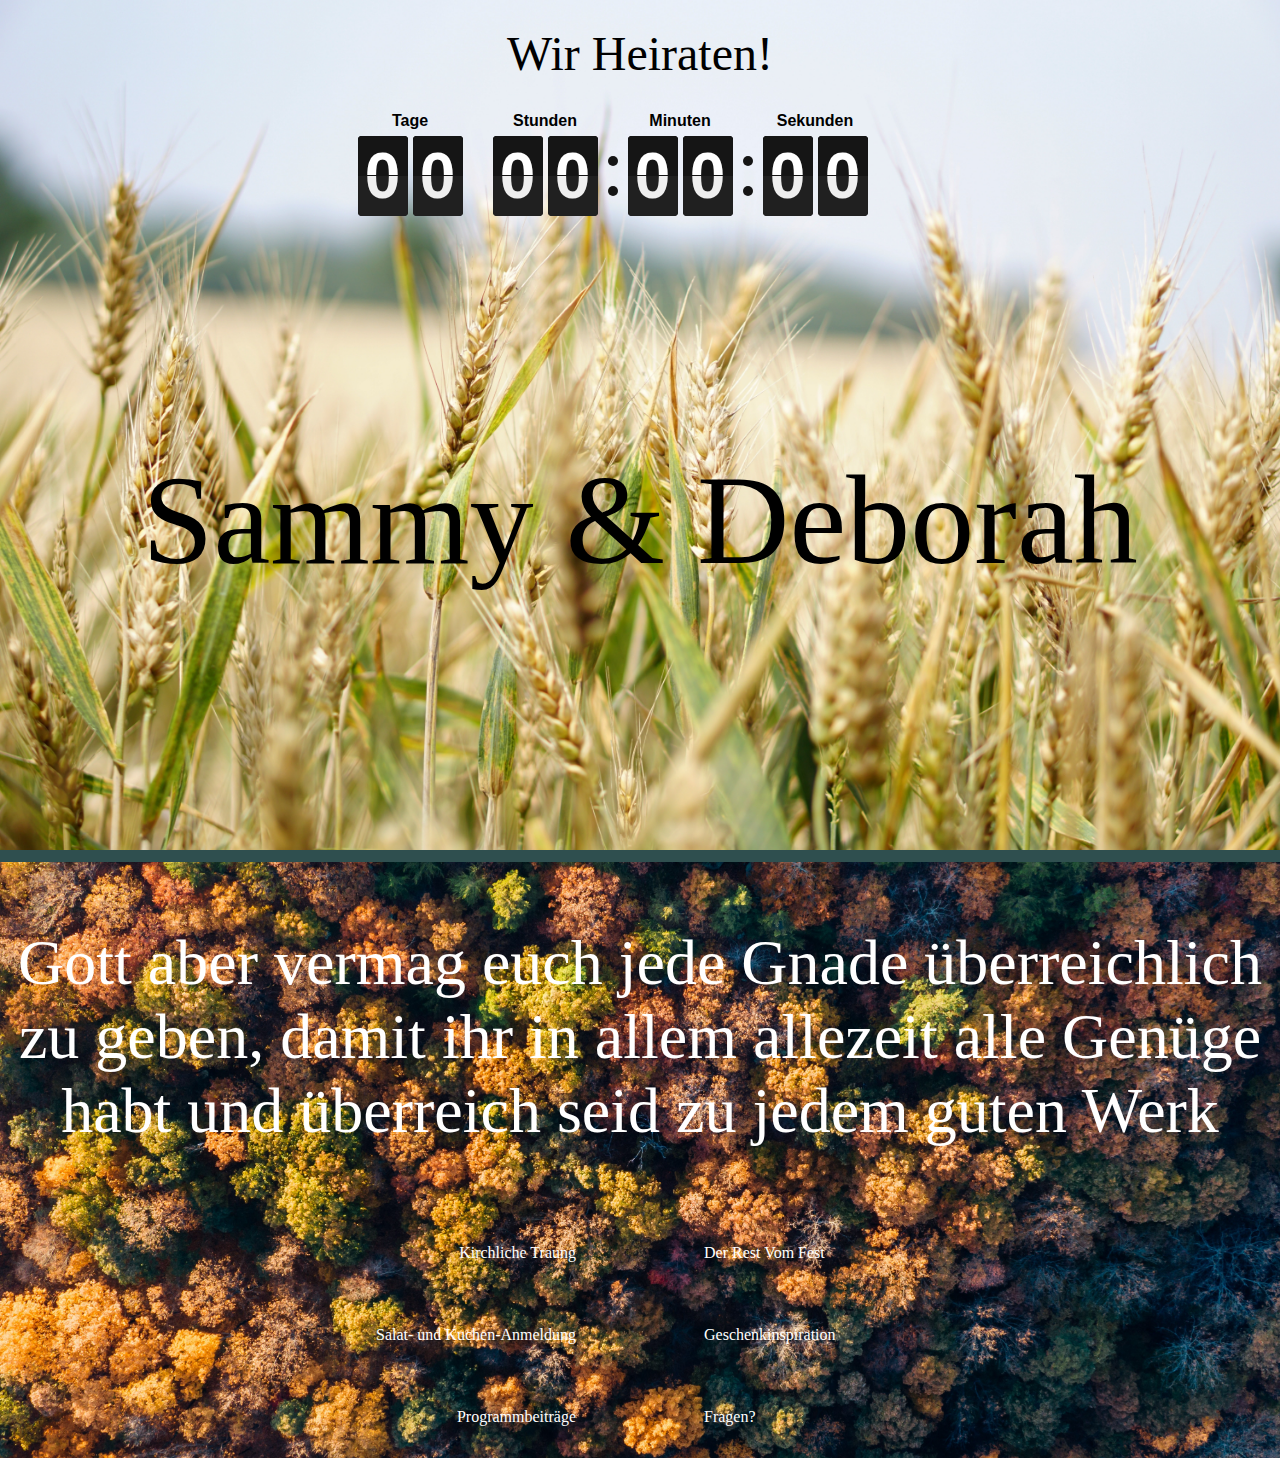
==== index.html @ c9cc6cd3 "Initial Commit" ====
<!DOCTYPE html>

<html>

<head>
    <link rel="stylesheet" href="/flipdown/flipdown.css"/>
    <link rel="stylesheet" href="/css/index.css"/>
    <link rel="icon" type="image/x-icon" href="/images/favicon.png">
    <script src="flipdown/flipdown.js"></script>
    
</head>


<body>
    <section id="eins">
        <p1>Wir Heiraten!</p1>
        <div id="flipdown" class="flipdown"></div>
        <p2>Sammy & Deborah</p2>
        <script src="js/index.js"></script>
    </section>
    <section id="zwo">
        <p3>Gott aber vermag euch jede Gnade überreichlich zu geben, damit ihr in allem allezeit alle Genüge habt und überreich seid zu jedem guten Werk</p3>
        <div id="programm" class="programm">
            <div id="left">
                <div class="punkt pos1 kirche">Kirchliche Traung</div>
                <div class="punkt pos1 kuchen">Salat- und Kuchen-Anmeldung</div>
                <div class="punkt pos1 mensch">Programmbeiträge</div>
            </div>
            
            <div id="right">
                <div class="punkt pos1 party">Der Rest Vom Fest</div>
                <div class="punkt pos1 geschenk">Geschenkinspiration</div>
                <div class="punkt pos1 brief">Fragen?</div>
            </div>
        </div>
    </section>
</body>

</html>
---- flipdown/flipdown.css ----
/* THEMES */

/********** Theme: dark **********/
/* Font styles */
.flipdown.flipdown__theme-dark {
  font-family: sans-serif;
  font-weight: bold;
}
/* Rotor group headings */
.flipdown.flipdown__theme-dark .rotor-group-heading:before {
  color: #000000;
}
/* Delimeters */
.flipdown.flipdown__theme-dark .rotor-group:nth-child(n+2):nth-child(-n+3):before,
.flipdown.flipdown__theme-dark .rotor-group:nth-child(n+2):nth-child(-n+3):after {
  background-color: #151515;
}
/* Rotor tops */
.flipdown.flipdown__theme-dark .rotor,
.flipdown.flipdown__theme-dark .rotor-top,
.flipdown.flipdown__theme-dark .rotor-leaf-front {
  color: #FFFFFF;
  background-color: #151515;
}
/* Rotor bottoms */
.flipdown.flipdown__theme-dark .rotor-bottom,
.flipdown.flipdown__theme-dark .rotor-leaf-rear {
  color: #EFEFEF;
  background-color: #202020;
}
/* Hinge */
.flipdown.flipdown__theme-dark .rotor:after {
  border-top: solid 1px #151515;
}

/********** Theme: light **********/
/* Font styles */
.flipdown.flipdown__theme-light {
  font-family: sans-serif;
  font-weight: bold;
}
/* Rotor group headings */
.flipdown.flipdown__theme-light .rotor-group-heading:before {
  color: #EEEEEE;
}
/* Delimeters */
.flipdown.flipdown__theme-light .rotor-group:nth-child(n+2):nth-child(-n+3):before,
.flipdown.flipdown__theme-light .rotor-group:nth-child(n+2):nth-child(-n+3):after {
  background-color: #DDDDDD;
}
/* Rotor tops */
.flipdown.flipdown__theme-light .rotor,
.flipdown.flipdown__theme-light .rotor-top,
.flipdown.flipdown__theme-light .rotor-leaf-front {
  color: #222222;
  background-color: #DDDDDD;
}
/* Rotor bottoms */
.flipdown.flipdown__theme-light .rotor-bottom,
.flipdown.flipdown__theme-light .rotor-leaf-rear {
  color: #333333;
  background-color: #EEEEEE;
}
/* Hinge */
.flipdown.flipdown__theme-light .rotor:after {
  border-top: solid 1px #222222;
}

/* END OF THEMES */

.flipdown {
  overflow: visible;
  width: 565px;
  height: 110px;
}

.flipdown .rotor-group {
  position: relative;
  float: left;
  padding-right: 30px;
}

.flipdown .rotor-group:last-child {
  padding-right: 0;
}

.flipdown .rotor-group-heading:before {
  display: block;
  height: 30px;
  line-height: 30px;
  text-align: center;
}

.flipdown .rotor-group:nth-child(1) .rotor-group-heading:before {
  content: attr(data-before);
}

.flipdown .rotor-group:nth-child(2) .rotor-group-heading:before {
  content: attr(data-before);
}

.flipdown .rotor-group:nth-child(3) .rotor-group-heading:before {
  content: attr(data-before);
}

.flipdown .rotor-group:nth-child(4) .rotor-group-heading:before {
  content: attr(data-before);
}

.flipdown .rotor-group:nth-child(n+2):nth-child(-n+3):before {
  content: '';
  position: absolute;
  bottom: 20px;
  left: 115px;
  width: 10px;
  height: 10px;
  border-radius: 50%;
}

.flipdown .rotor-group:nth-child(n+2):nth-child(-n+3):after {
  content: '';
  position: absolute;
  bottom: 50px;
  left: 115px;
  width: 10px;
  height: 10px;
  border-radius: 50%;
}

.flipdown .rotor {
  position: relative;
  float: left;
  width: 50px;
  height: 80px;
  margin: 0px 5px 0px 0px;
  border-radius: 4px;
  font-size: 4rem;
  text-align: center;
  perspective: 200px;
}

.flipdown .rotor:last-child {
  margin-right: 0;
}

.flipdown .rotor-top,
.flipdown .rotor-bottom {
  overflow: hidden;
  position: absolute;
  width: 50px;
  height: 40px;
}

.flipdown .rotor-leaf {
  z-index: 1;
  position: absolute;
  width: 50px;
  height: 80px;
  transform-style: preserve-3d;
  transition: transform 0s;
}

.flipdown .rotor-leaf.flipped {
  transform: rotateX(-180deg);
  transition: all 0.5s ease-in-out;
}

.flipdown .rotor-leaf-front,
.flipdown .rotor-leaf-rear {
  overflow: hidden;
  position: absolute;
  width: 50px;
  height: 40px;
  margin: 0;
  transform: rotateX(0deg);
  backface-visibility: hidden;
  -webkit-backface-visibility: hidden;
}

.flipdown .rotor-leaf-front {
  line-height: 80px;
  border-radius: 4px 4px 0px 0px;
}

.flipdown .rotor-leaf-rear {
  line-height: 0px;
  border-radius: 0px 0px 4px 4px;
  transform: rotateX(-180deg);
}

.flipdown .rotor-top {
  line-height: 80px;
  border-radius: 4px 4px 0px 0px;
}

.flipdown .rotor-bottom {
  bottom: 0;
  line-height: 0px;
  border-radius: 0px 0px 4px 4px;
}

.flipdown .rotor:after {
  content: '';
  z-index: 2;
  position: absolute;
  bottom: 0px;
  left: 0px;
  width: 50px;
  height: 40px;
  border-radius: 0px 0px 4px 4px;
}

@media (max-width: 550px) {

  .flipdown {
    width: 312px;
    height: 70px;
  }

  .flipdown .rotor {
    font-size: 2.2rem;
    margin-right: 3px;
  }

  .flipdown .rotor,
  .flipdown .rotor-leaf,
  .flipdown .rotor-leaf-front,
  .flipdown .rotor-leaf-rear,
  .flipdown .rotor-top,
  .flipdown .rotor-bottom,
  .flipdown .rotor:after {
    width: 30px;
  }

  .flipdown .rotor-group {
    padding-right: 20px;
  }

  .flipdown .rotor-group:last-child {
    padding-right: 0px;
  }

  .flipdown .rotor-group-heading:before {
    font-size: 0.8rem;
    height: 20px;
    line-height: 20px;
  }

  .flipdown .rotor-group:nth-child(n+2):nth-child(-n+3):before,
  .flipdown .rotor-group:nth-child(n+2):nth-child(-n+3):after {
    left: 69px;
  }

  .flipdown .rotor-group:nth-child(n+2):nth-child(-n+3):before {
    bottom: 13px;
    height: 8px;
    width: 8px;
  }

  .flipdown .rotor-group:nth-child(n+2):nth-child(-n+3):after {
    bottom: 29px;
    height: 8px;
    width: 8px;
  }

  .flipdown .rotor-leaf-front,
  .flipdown .rotor-top {
    line-height: 50px;
  }

  .flipdown .rotor-leaf,
  .flipdown .rotor {
    height: 50px;
  }

  .flipdown .rotor-leaf-front,
  .flipdown .rotor-leaf-rear,
  .flipdown .rotor-top,
  .flipdown .rotor-bottom,
  .flipdown .rotor:after {
    height: 25px;
  }
}
---- css/index.css ----
.flipdown {
    position: relative;
    margin: auto;
}

p1 {
    display: block;
    text-align: center;
    width: 100%;
    font-size: 300%;
    margin: auto;
    padding-top: 2%;
    padding-bottom: 2%;
}

p2 {
    display: block;
    text-align: center;
    width: 100%;
    font-size: 800%;
    margin: auto;
    padding-top: 18%;
    padding-bottom: 20%;
}

p3 {
    display: block;
    text-align: center;
    width: 100%;
    font-size: 400%;
    margin: auto;
    padding-top: 5%;
    padding-bottom: 5%;
}



#eins{
    background-image: url(images/weizn.jpg);
    background-size:cover;
    margin-bottom: 1%;
    
}

#zwo{
    background-image: url(images/wald.jpg);
    color: white;
    background-size:cover;
    margin-top: 1%;
}

body{
    margin: 0;
    background-color: darkslategray;
    
}

.programm {
    display: flex;
    height: auto;
    width: 100%;
}

#left {
    float: left;
    width: 50%;
}

#left .pos1 {
    float: right;
    text-align: right;
}


#right{
    float: right;
    width: 50%;
}

#right .pos1{
    float: left;
    text-align: left;
}

.pos1 {
    display: block;
    width: 80%;
    padding: 5% 10%;
}

.kirche::after{content: url();}
.kuchen::after{content: url();}
.mensch::after{content:url();}
.party::after{content: url();}
.geschenk::after{content: url();}
.brief::after{content: url();}
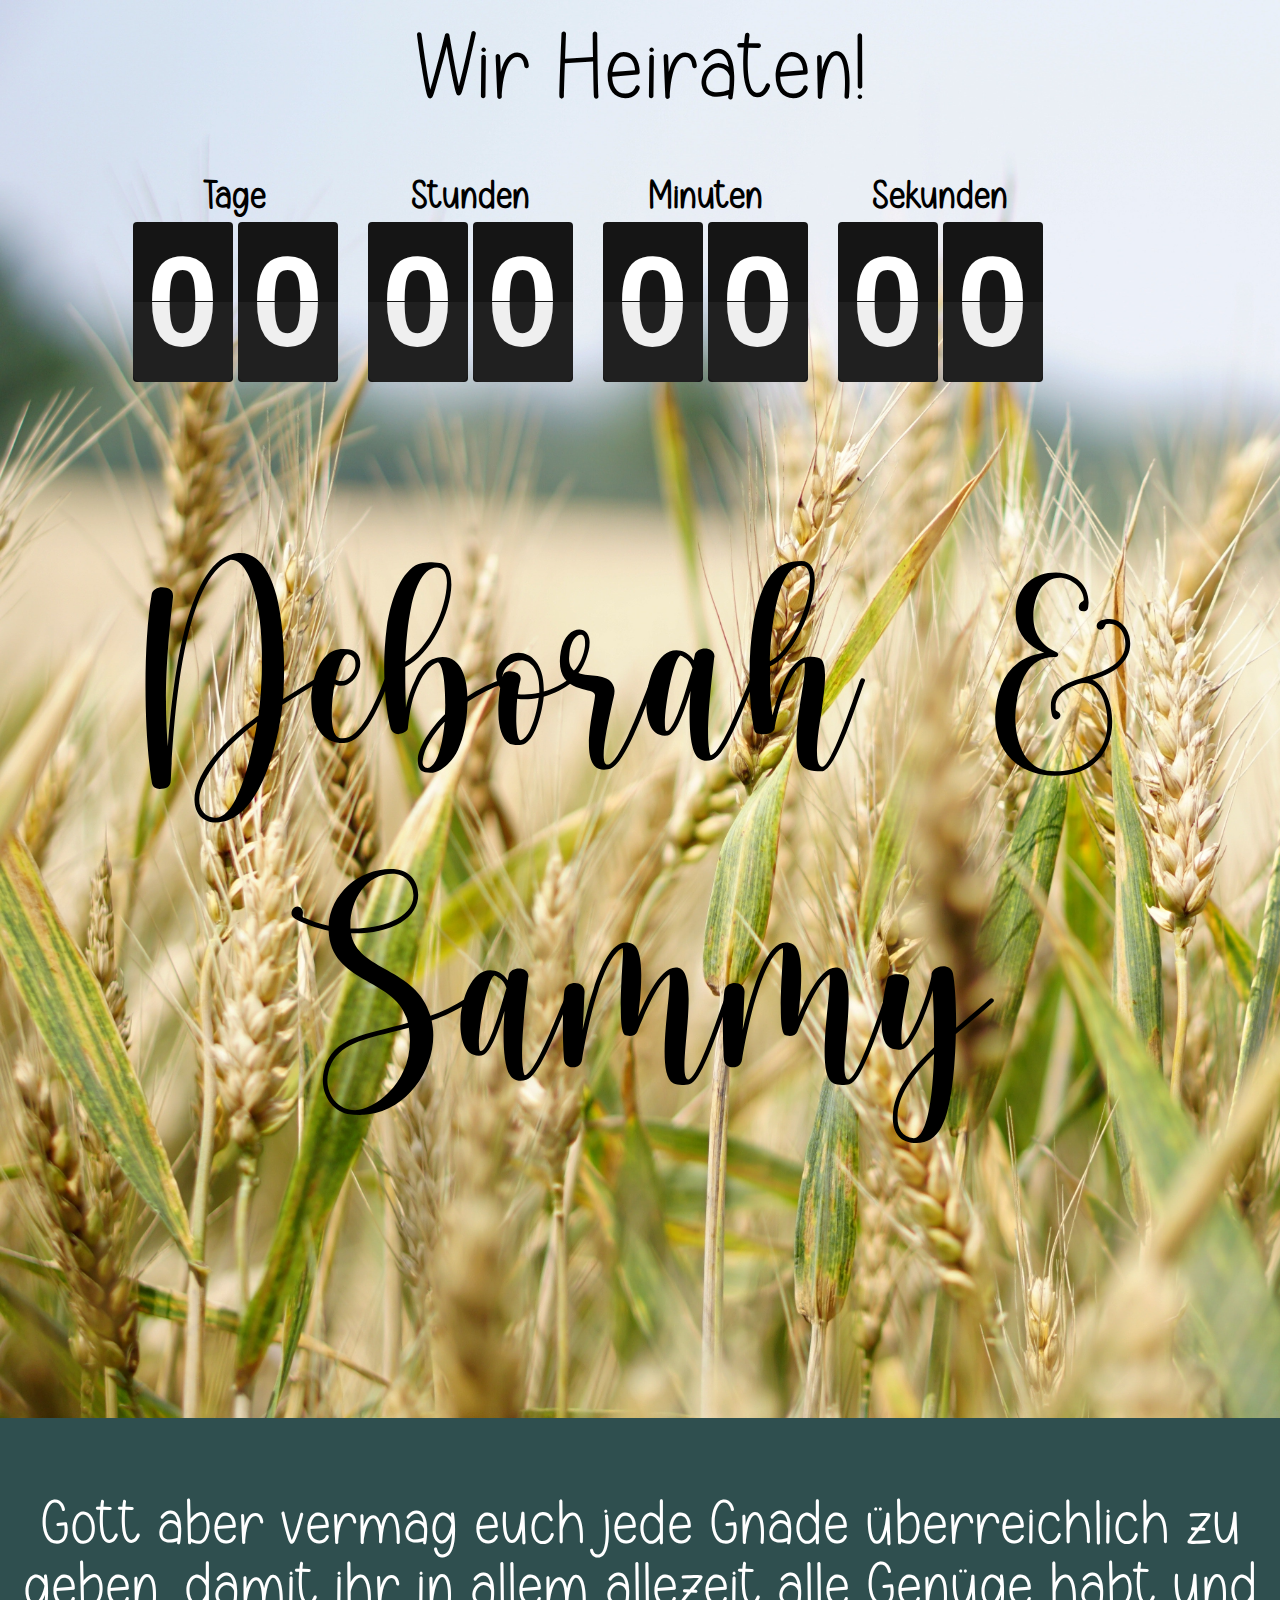
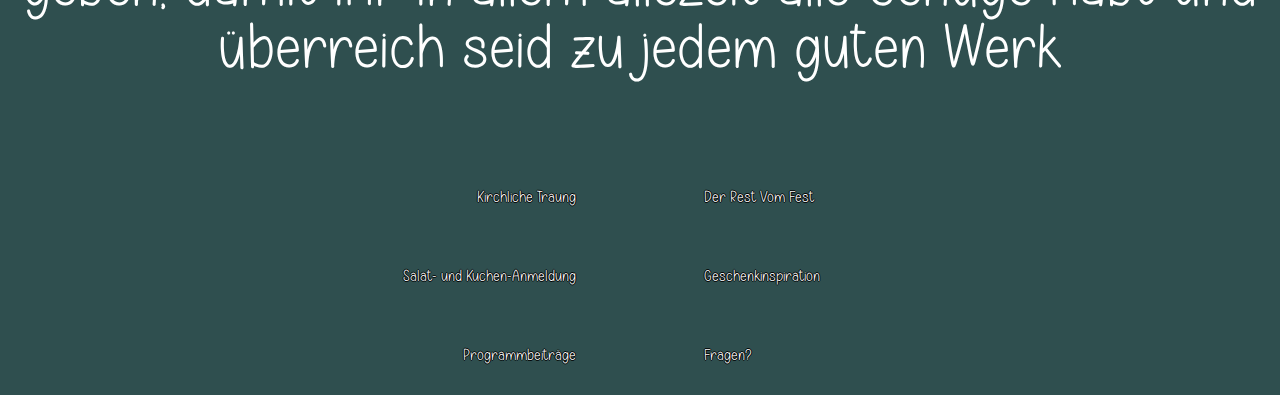
==== commit ee103fe2: "Initial Commit" ====
--- a/index.html
+++ b/index.html
@@ -15,11 +15,11 @@
     <section id="eins">
         <p1>Wir Heiraten!</p1>
         <div id="flipdown" class="flipdown"></div>
-        <p2>Sammy & Deborah</p2>
+        <p2>Deborah & Sammy</p2>
         <script src="js/index.js"></script>
     </section>
+    <p3 style="color:white">Gott aber vermag euch jede Gnade überreichlich zu geben, damit ihr in allem allezeit alle Genüge habt und überreich seid zu jedem guten Werk</p3>
     <section id="zwo">
-        <p3>Gott aber vermag euch jede Gnade überreichlich zu geben, damit ihr in allem allezeit alle Genüge habt und überreich seid zu jedem guten Werk</p3>
         <div id="programm" class="programm">
             <div id="left">
                 <div class="punkt pos1 kirche">Kirchliche Traung</div>
--- a/flipdown/flipdown.css
+++ b/flipdown/flipdown.css
@@ -2,9 +2,16 @@
 
 /********** Theme: dark **********/
 /* Font styles */
+
+@font-face {
+  font-family: SimpleHandmade;
+  src: url(../css/font/SimpleHandmade.otf);
+}
+
 .flipdown.flipdown__theme-dark {
   font-family: sans-serif;
   font-weight: bold;
+  font-size: 250%;
 }
 /* Rotor group headings */
 .flipdown.flipdown__theme-dark .rotor-group-heading:before {
@@ -70,7 +77,7 @@
 
 .flipdown {
   overflow: visible;
-  width: 565px;
+  width: 1015px;
   height: 110px;
 }
 
@@ -92,22 +99,30 @@
 }
 
 .flipdown .rotor-group:nth-child(1) .rotor-group-heading:before {
-  content: attr(data-before);
+  font-family: SimpleHandmade;
+  content: attr(data-before);
+  padding-bottom: 10px;
 }
 
 .flipdown .rotor-group:nth-child(2) .rotor-group-heading:before {
-  content: attr(data-before);
+  font-family: SimpleHandmade;
+  content: attr(data-before);
+  padding-bottom: 10px;
 }
 
 .flipdown .rotor-group:nth-child(3) .rotor-group-heading:before {
-  content: attr(data-before);
+  font-family: SimpleHandmade;
+  content: attr(data-before);
+  padding-bottom: 10px;
 }
 
 .flipdown .rotor-group:nth-child(4) .rotor-group-heading:before {
-  content: attr(data-before);
-}
-
-.flipdown .rotor-group:nth-child(n+2):nth-child(-n+3):before {
+  font-family: SimpleHandmade;
+  content: attr(data-before);
+  padding-bottom: 10px;
+}
+
+/*.flipdown .rotor-group:nth-child(n+2):nth-child(-n+3):before {
   content: '';
   position: absolute;
   bottom: 20px;
@@ -115,9 +130,9 @@
   width: 10px;
   height: 10px;
   border-radius: 50%;
-}
-
-.flipdown .rotor-group:nth-child(n+2):nth-child(-n+3):after {
+}*/
+
+/*.flipdown .rotor-group:nth-child(n+2):nth-child(-n+3):after {
   content: '';
   position: absolute;
   bottom: 50px;
@@ -125,18 +140,18 @@
   width: 10px;
   height: 10px;
   border-radius: 50%;
-}
+}*/
 
 .flipdown .rotor {
   position: relative;
   float: left;
-  width: 50px;
-  height: 80px;
+  width: 100px;
+  height: 160px;
   margin: 0px 5px 0px 0px;
   border-radius: 4px;
-  font-size: 4rem;
+  font-size: 8rem;
   text-align: center;
-  perspective: 200px;
+  perspective: 400px;
 }
 
 .flipdown .rotor:last-child {
@@ -147,15 +162,15 @@
 .flipdown .rotor-bottom {
   overflow: hidden;
   position: absolute;
-  width: 50px;
-  height: 40px;
+  width: 100px;
+  height: 80px;
 }
 
 .flipdown .rotor-leaf {
   z-index: 1;
   position: absolute;
-  width: 50px;
-  height: 80px;
+  width: 100px;
+  height: 160px;
   transform-style: preserve-3d;
   transition: transform 0s;
 }
@@ -169,8 +184,8 @@
 .flipdown .rotor-leaf-rear {
   overflow: hidden;
   position: absolute;
-  width: 50px;
-  height: 40px;
+  width: 100px;
+  height: 80px;
   margin: 0;
   transform: rotateX(0deg);
   backface-visibility: hidden;
@@ -178,8 +193,8 @@
 }
 
 .flipdown .rotor-leaf-front {
-  line-height: 80px;
-  border-radius: 4px 4px 0px 0px;
+  line-height: 160px;
+  border-radius: 8px 8px 0px 0px;
 }
 
 .flipdown .rotor-leaf-rear {
@@ -189,14 +204,14 @@
 }
 
 .flipdown .rotor-top {
-  line-height: 80px;
-  border-radius: 4px 4px 0px 0px;
+  line-height: 160px;
+  border-radius: 8px 8px 0px 0px;
 }
 
 .flipdown .rotor-bottom {
   bottom: 0;
   line-height: 0px;
-  border-radius: 0px 0px 4px 4px;
+  border-radius: 0px 0px 8px 8px;
 }
 
 .flipdown .rotor:after {
@@ -205,12 +220,12 @@
   position: absolute;
   bottom: 0px;
   left: 0px;
-  width: 50px;
-  height: 40px;
-  border-radius: 0px 0px 4px 4px;
-}
-
-@media (max-width: 550px) {
+  width: 100px;
+  height: 80px;
+  border-radius: 0px 0px 8px 8px;
+}
+
+@media (max-width: 1000px) {
 
   .flipdown {
     width: 312px;
@@ -241,7 +256,7 @@
   }
 
   .flipdown .rotor-group-heading:before {
-    font-size: 0.8rem;
+    font-size: 0rem;
     height: 20px;
     line-height: 20px;
   }
--- a/css/index.css
+++ b/css/index.css
@@ -1,23 +1,38 @@
+@font-face {
+    font-family: stadart;
+    src: url("font/hello honey.otf");
+  }
+
+@font-face {
+    font-family: SimpleHandmade;
+    src: url(font/SimpleHandmade.otf);
+}
+
 .flipdown {
     position: relative;
     margin: auto;
+}
+
+html {
+    font-family: SimpleHandmade;
 }
 
 p1 {
     display: block;
     text-align: center;
     width: 100%;
-    font-size: 300%;
+    font-size: 600%;
     margin: auto;
     padding-top: 2%;
-    padding-bottom: 2%;
+    padding-bottom: 5%;
 }
 
 p2 {
     display: block;
+    font-family: stadart;
     text-align: center;
     width: 100%;
-    font-size: 800%;
+    font-size: 2000%;
     margin: auto;
     padding-top: 18%;
     padding-bottom: 20%;
@@ -43,8 +58,9 @@
 }
 
 #zwo{
-    background-image: url(images/wald.jpg);
+    background-image: url(images/blatt.jpg);
     color: white;
+    text-shadow: -1px 0 black, 0 1px black, 1px 0 black, 0 -1px black;
     background-size:cover;
     margin-top: 1%;
 }
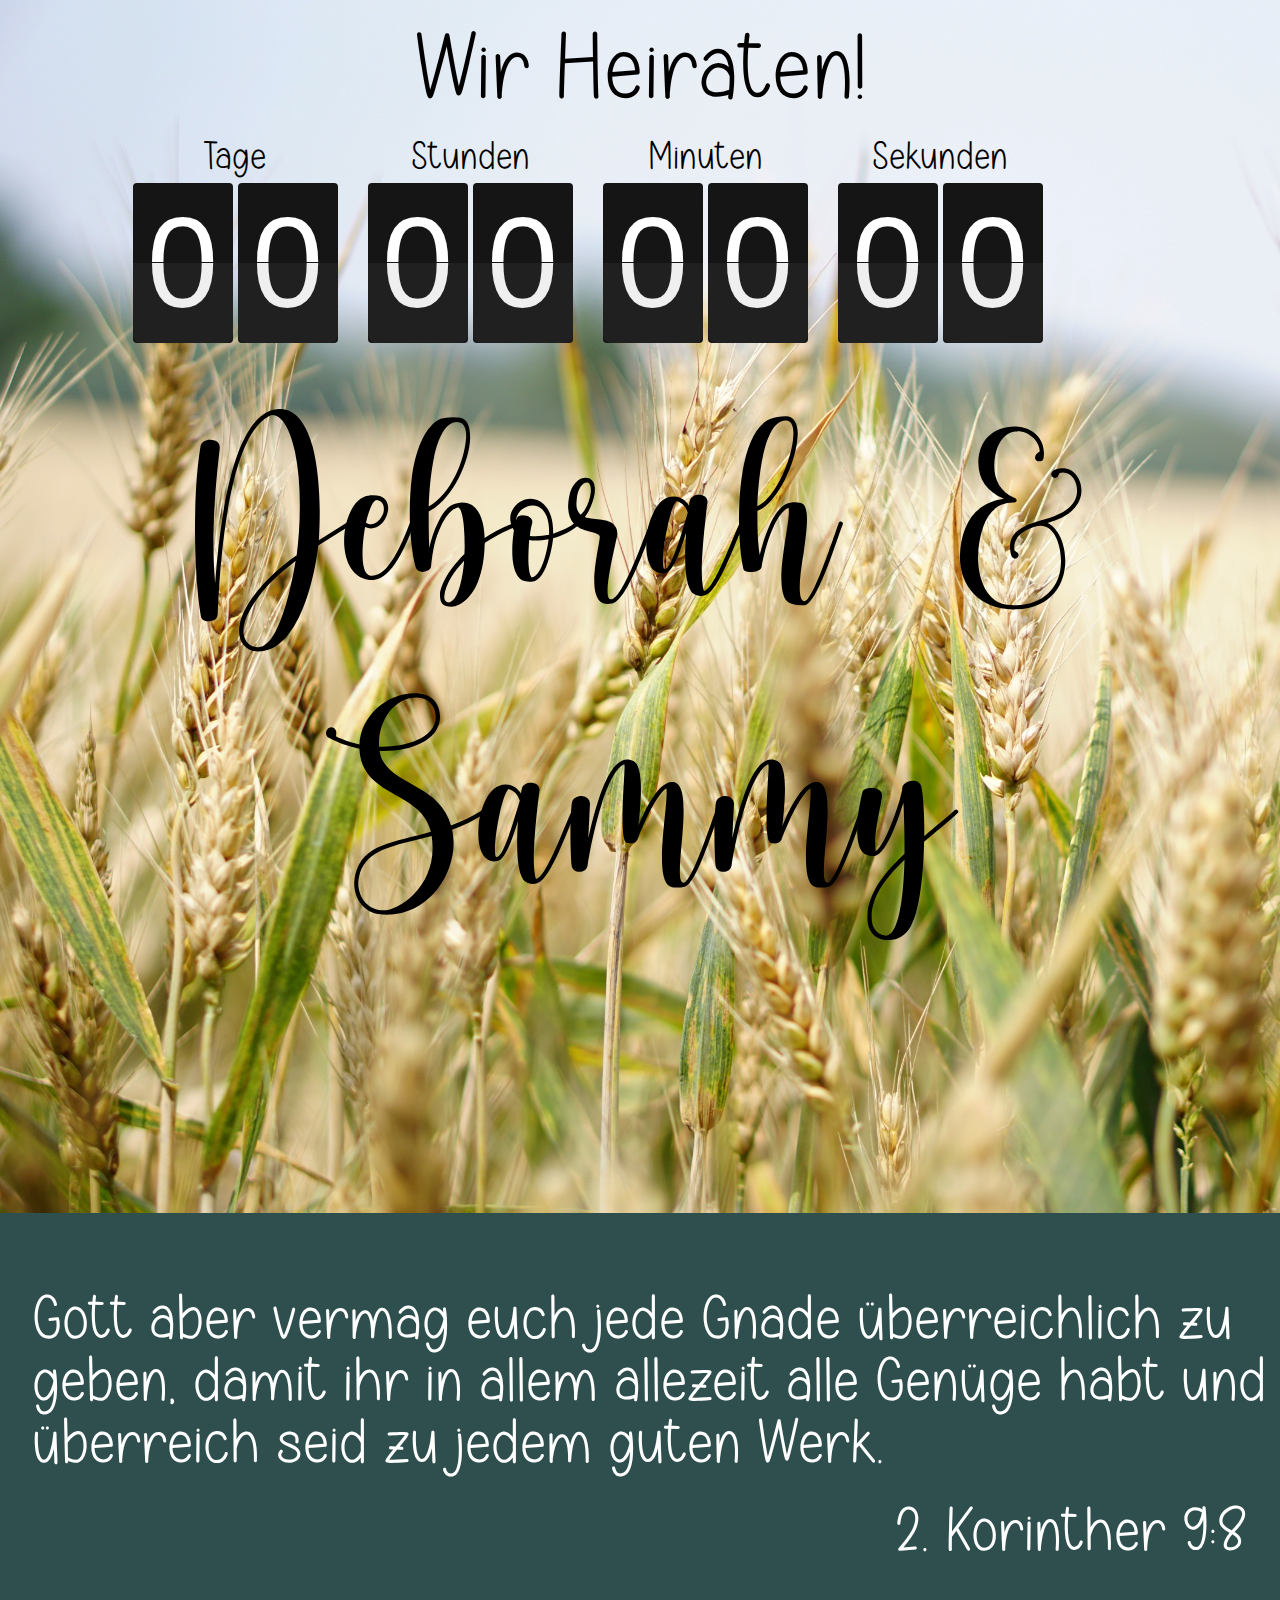
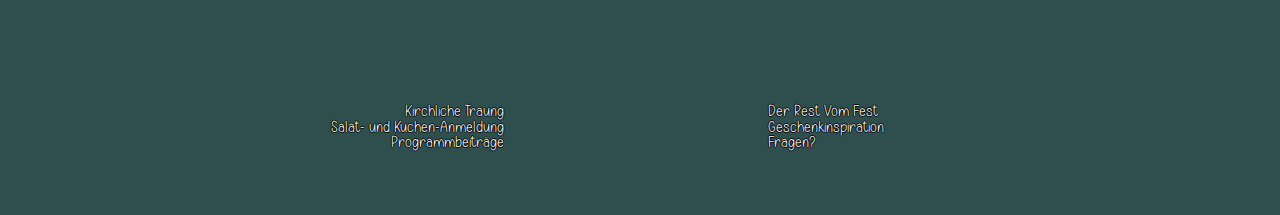
==== commit c8d554f2: "Initial Commit" ====
--- a/index.html
+++ b/index.html
@@ -18,7 +18,8 @@
         <p2>Deborah & Sammy</p2>
         <script src="js/index.js"></script>
     </section>
-    <p3 style="color:white">Gott aber vermag euch jede Gnade überreichlich zu geben, damit ihr in allem allezeit alle Genüge habt und überreich seid zu jedem guten Werk</p3>
+    <p3>Gott aber vermag euch jede Gnade überreichlich zu geben, damit ihr in allem allezeit alle Genüge habt und überreich seid zu jedem guten Werk.</p3>
+    <p4>2. Korinther 9:8</p4>
     <section id="zwo">
         <div id="programm" class="programm">
             <div id="left">
--- a/flipdown/flipdown.css
+++ b/flipdown/flipdown.css
@@ -10,7 +10,7 @@
 
 .flipdown.flipdown__theme-dark {
   font-family: sans-serif;
-  font-weight: bold;
+  font-weight:normal;
   font-size: 250%;
 }
 /* Rotor group headings */
--- a/css/index.css
+++ b/css/index.css
@@ -24,7 +24,7 @@
     font-size: 600%;
     margin: auto;
     padding-top: 2%;
-    padding-bottom: 5%;
+    padding-bottom: 2%;
 }
 
 p2 {
@@ -32,20 +32,34 @@
     font-family: stadart;
     text-align: center;
     width: 100%;
-    font-size: 2000%;
+    font-size: 1800%;
     margin: auto;
-    padding-top: 18%;
+    padding-top: 10%;
     padding-bottom: 20%;
 }
 
 p3 {
+    color: white;
     display: block;
-    text-align: center;
-    width: 100%;
+    text-align: left;
+    width: 97.5%;
     font-size: 400%;
     margin: auto;
     padding-top: 5%;
+    padding-bottom: 2%;
+    margin-left: 2.5%;
+}
+
+p4 {
+    color: white;
+    display: block;
+    text-align: right;
+    width: 97.5%;
+    font-size: 400%;
+    margin: auto;
+    padding-top: 0%;
     padding-bottom: 5%;
+    margin-right: 2.5%;
 }
 
 
@@ -80,33 +94,34 @@
 #left {
     float: left;
     width: 50%;
-}
-
-#left .pos1 {
-    float: right;
     text-align: right;
-}
-
-
-#right{
-    float: right;
-    width: 50%;
-}
-
-#right .pos1{
-    float: left;
-    text-align: left;
-}
-
-.pos1 {
     display: block;
     width: 80%;
     padding: 5% 10%;
 }
 
-.kirche::after{content: url();}
-.kuchen::after{content: url();}
-.mensch::after{content:url();}
-.party::after{content: url();}
-.geschenk::after{content: url();}
-.brief::after{content: url();}+#right {
+    float: right;
+    width: 50%;
+    text-align: left;
+    display: block;
+    width: 80%;
+    padding: 5% 10%;
+}
+
+#left:hover {
+    width: calc(100/6);
+}
+
+#right:hover {
+    background-color: aqua;
+}
+
+
+
+.kirche::after{content: url();vertical-align:middle;margin-left:2%;display:inline-block;}
+.kuchen::after{content: url();vertical-align:middle;margin-left:2%;display:inline-block;}
+.mensch::after{content:url();vertical-align:middle;margin-left:2%;display:inline-block;}
+.party::after{content: url();vertical-align:middle;margin-right:2%;display:inline-block;}
+.geschenk::after{content: url();vertical-align:middle;margin-right:2%;display:inline-block;}
+.brief::after{content: url();vertical-align:middle;margin-right:2%;display:inline-block;}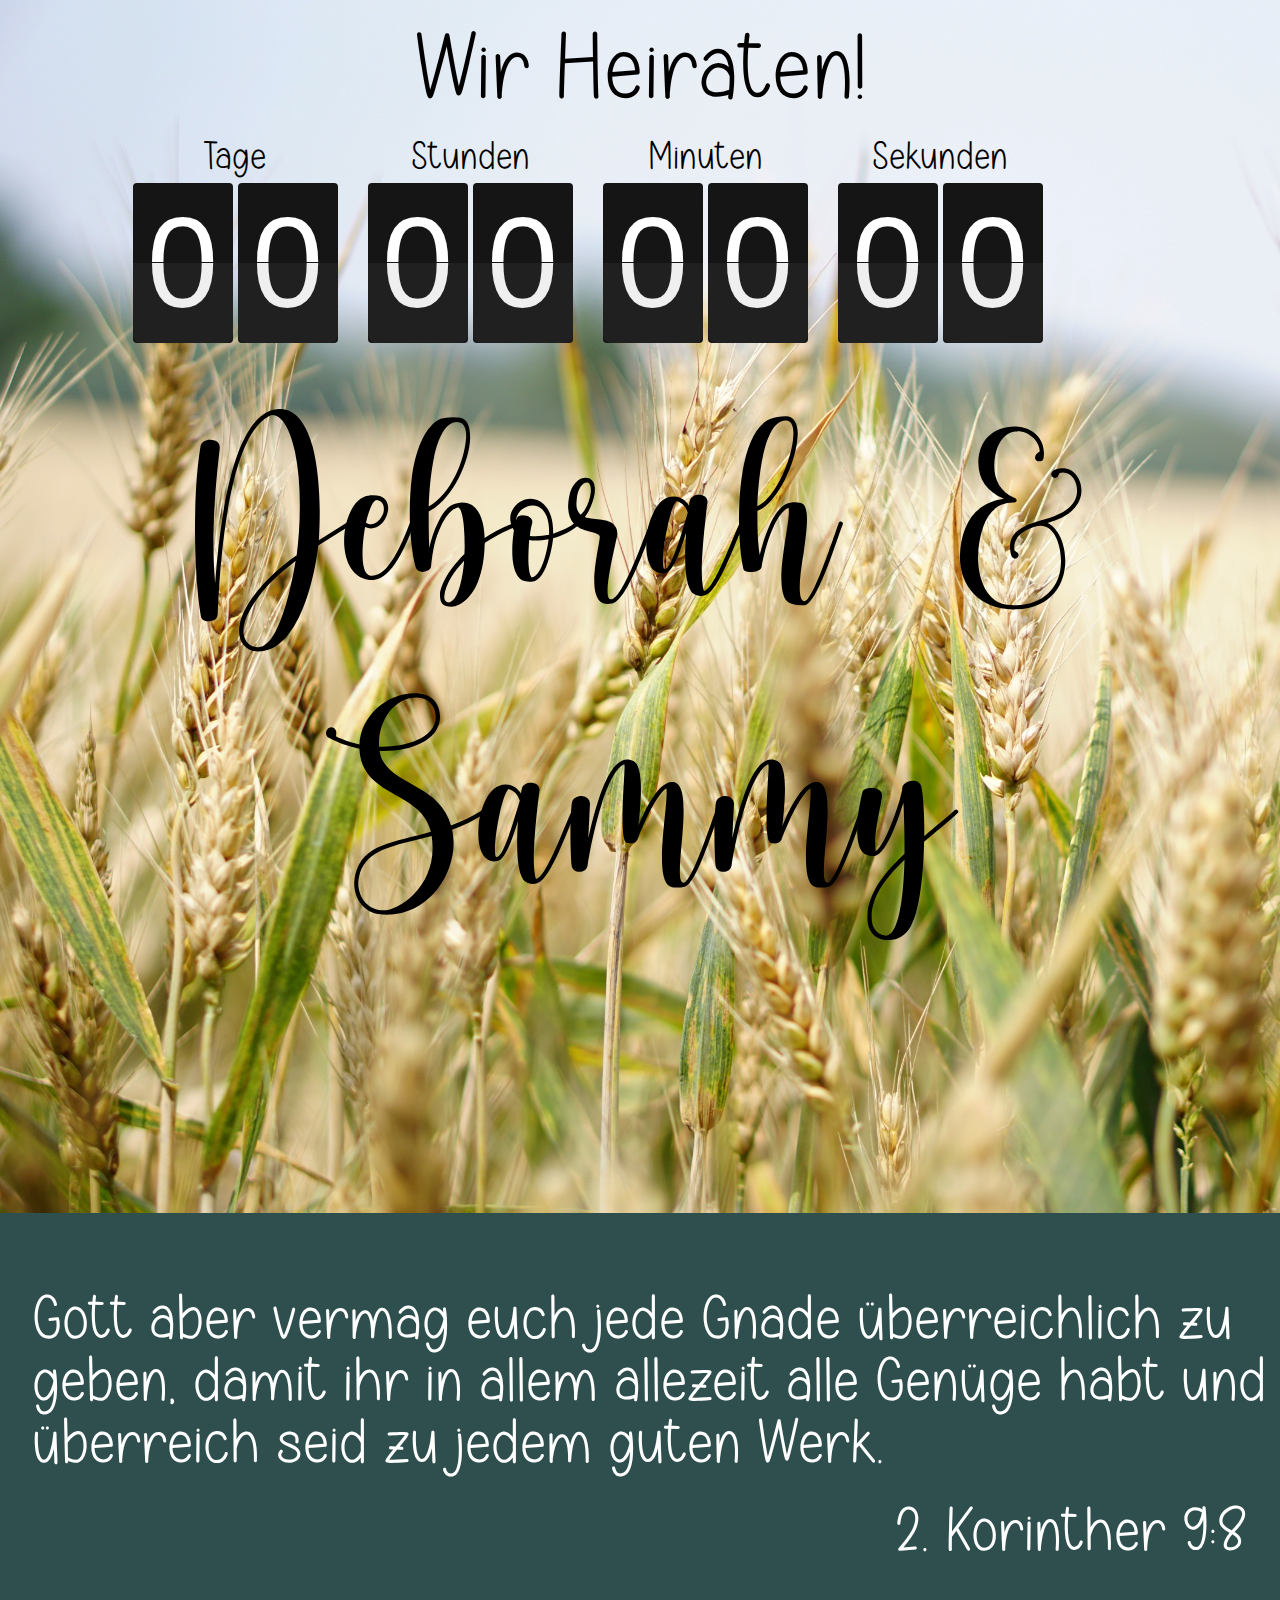
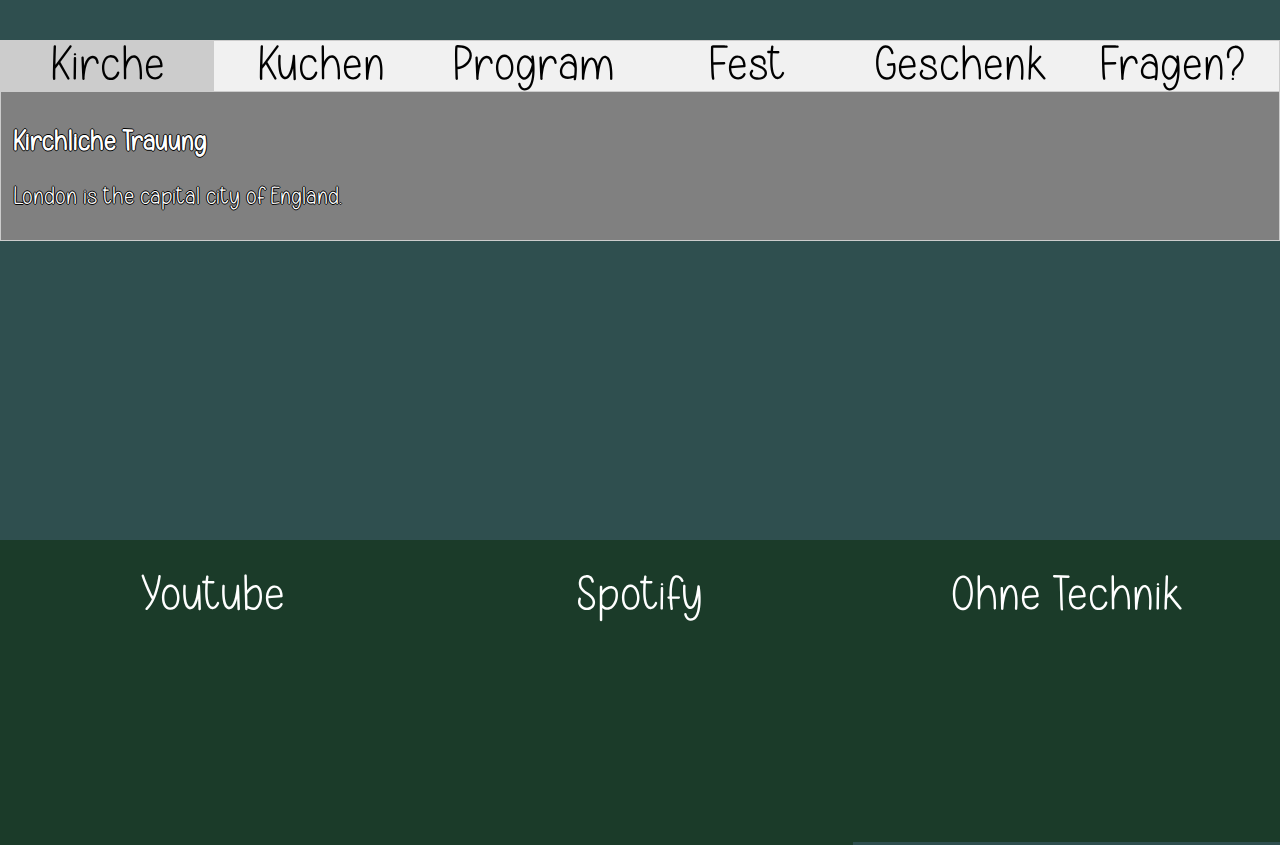
==== commit ddff4795: "Initial Commit" ====
--- a/index.html
+++ b/index.html
@@ -18,10 +18,12 @@
         <p2>Deborah & Sammy</p2>
         <script src="js/index.js"></script>
     </section>
+
     <p3>Gott aber vermag euch jede Gnade überreichlich zu geben, damit ihr in allem allezeit alle Genüge habt und überreich seid zu jedem guten Werk.</p3>
     <p4>2. Korinther 9:8</p4>
+
     <section id="zwo">
-        <div id="programm" class="programm">
+        <!-- <div id="programm" class="programm">
             <div id="left">
                 <div class="punkt pos1 kirche">Kirchliche Traung</div>
                 <div class="punkt pos1 kuchen">Salat- und Kuchen-Anmeldung</div>
@@ -33,6 +35,73 @@
                 <div class="punkt pos1 geschenk">Geschenkinspiration</div>
                 <div class="punkt pos1 brief">Fragen?</div>
             </div>
+        </div> -->
+
+        <!-- Tab links -->
+        <div class="tab">
+            <button class="tablinks active" onclick="openCity(event, 'kirche')">Kirche</button>
+            <button class="tablinks" onclick="openCity(event, 'kuchen')">Kuchen</button>
+            <button class="tablinks" onclick="openCity(event, 'mensch')">Program</button>
+            <button class="tablinks" onclick="openCity(event, 'party')">Fest</button>
+            <button class="tablinks" onclick="openCity(event, 'geschenk')">Geschenk</button>
+            <button class="tablinks" id="fragen" onclick="openCity(event, 'brief')">Fragen?</button>
+            
+        </div>
+        
+        <!-- Tab content -->
+        <div id="kirche" class="tabcontent">
+            <h3>Kirchliche Trauung</h3>
+            <p>London is the capital city of England.</p>
+        </div>
+        
+        <div id="kuchen" class="tabcontent">
+            <h3>Salat- und Kuchen-Anmeldung</h3>
+            <p>Paris is the capital of France.</p>
+        </div>
+        
+        <div id="mensch" class="tabcontent">
+            <h3>Programmbeiträge</h3>
+            <p>Tokyo is the capital of Japan.</p>
+        </div>
+
+        <div id="party" class="tabcontent">
+            <h3>Der Rest Vom Fest</h3>
+            <p>Tokyo is the capital of Japan.</p>
+        </div>
+
+        <div id="geschenk" class="tabcontent">
+            <h3>Geschenkinspiration</h3>
+            <p>Tokyo is the capital of Japan.</p>
+        </div>
+
+        <div id="brief" class="tabcontent">
+            <h3>Fragen?</h3>
+            <p>Tokyo is the capital of Japan.</p>
+        </div>
+        <script>
+            if (window.location.href.includes("fragen")) {
+                var mybtn = document.getElementById("fragen");
+                mybtn.click();
+            } else {
+                var mybtn = document.getElementsByClassName("tablinks")[0];
+                mybtn.click();
+            }
+        </script>
+    </section>
+
+    <section id="drei">
+        <div id="youtube">
+            <h>Youtube</h>
+            <iframe src="https://www.youtube.com/embed/videoseries?controls=0&amp;list=PL36lMmZ2fEYyxoNfTJ-8wg0PCGm501Zd5" title="YouTube video player" frameborder="0" allow="accelerometer; autoplay; clipboard-write; encrypted-media; gyroscope; picture-in-picture; web-share" allowfullscreen></iframe>
+        </div>
+        <div id="spotify">
+            <h>Spotify</h>
+            <iframe style="border-radius:12px" src="https://open.spotify.com/embed/playlist/63BbwSluwmmJDDJKswNvjs?utm_source=generator" frameBorder="0" allowfullscreen="" allow="autoplay; clipboard-write; encrypted-media; fullscreen; picture-in-picture" loading="lazy"></iframe>
+        </div>
+        <div id="ohnetechnik">
+            <h>Ohne Technik</h>
+            <li>
+            </li>
         </div>
     </section>
 </body>
--- a/css/index.css
+++ b/css/index.css
@@ -77,6 +77,7 @@
     text-shadow: -1px 0 black, 0 1px black, 1px 0 black, 0 -1px black;
     background-size:cover;
     margin-top: 1%;
+    height: 500px;
 }
 
 body{
@@ -109,19 +110,105 @@
     padding: 5% 10%;
 }
 
-#left:hover {
-    width: calc(100/6);
-}
-
-#right:hover {
-    background-color: aqua;
-}
-
-
-
-.kirche::after{content: url();vertical-align:middle;margin-left:2%;display:inline-block;}
+/* Style the tab */
+.tab {
+    overflow: hidden;
+    border: 1px solid #ccc;
+    background-color: #f1f1f1;
+  }
+  
+  /* Style the buttons that are used to open the tab content */
+  .tab button {
+    font-size: 50px;
+    font-family: SimpleHandmade;
+    background-color: inherit;
+    float:left;
+    border: none;
+    outline: none;
+    cursor: pointer;
+    width: calc(100%/6);
+    /*padding: 1.5% 2%;*/
+    transition: 0.3s;
+  }
+  
+  /* Change background color of buttons on hover */
+  .tab button:hover {
+    background-color: #ddd;
+  }
+  
+  /* Create an active/current tablink class */
+  .tab button.active {
+    background-color: #ccc;
+  }
+  
+  /* Style the tab content */
+  .tabcontent {
+    font-size: 25px;
+    display: none;
+    padding: 6px 12px;
+    border: 1px solid #ccc;
+    border-top: none;
+    background-color: grey;
+  }
+
+
+/* 
+.kirche  {vertical-align: middle;}
+.kuchen  {vertical-align: middle;}
+.mensch  {vertical-align: middle;}
+.party   {vertical-align: middle;}
+.geschenk{vertical-align: middle;}
+.brief   {vertical-align: middle;}
+*/
+
+.kirche::after{content: url(../icons/Kirche.png);vertical-align:middle;margin-left:2%;display:inline-block;}
 .kuchen::after{content: url();vertical-align:middle;margin-left:2%;display:inline-block;}
 .mensch::after{content:url();vertical-align:middle;margin-left:2%;display:inline-block;}
 .party::after{content: url();vertical-align:middle;margin-right:2%;display:inline-block;}
 .geschenk::after{content: url();vertical-align:middle;margin-right:2%;display:inline-block;}
-.brief::after{content: url();vertical-align:middle;margin-right:2%;display:inline-block;}+.brief::after{content: url();vertical-align:middle;margin-right:2%;display:inline-block;}
+
+
+#drei div {
+    width: calc(100%/3);
+    float: left;
+    display: block;
+    background-color: rgb(27, 59, 41);
+    color: white;
+    text-align: center;
+    padding-top: 2.5%;
+}
+
+#drei div iframe {
+    width: auto;
+    padding-top: 5%;
+    height: 200px;
+}
+
+#drei div li {
+    width: auto;
+    padding-top: 5%;
+    height: 200px;
+    list-style:none;
+}
+
+#drei div h {
+    font-size: 50px;
+}
+
+/* Track */
+::-webkit-scrollbar-track {
+    box-shadow: inset 0 0 5px grey; 
+    border-radius: 10px;
+}
+   
+  /* Handle */
+::-webkit-scrollbar-thumb {
+    background: darkgray; 
+    border-radius: 10px;
+}
+  
+  /* Handle on hover */
+::-webkit-scrollbar-thumb:hover {
+    background: grey; 
+}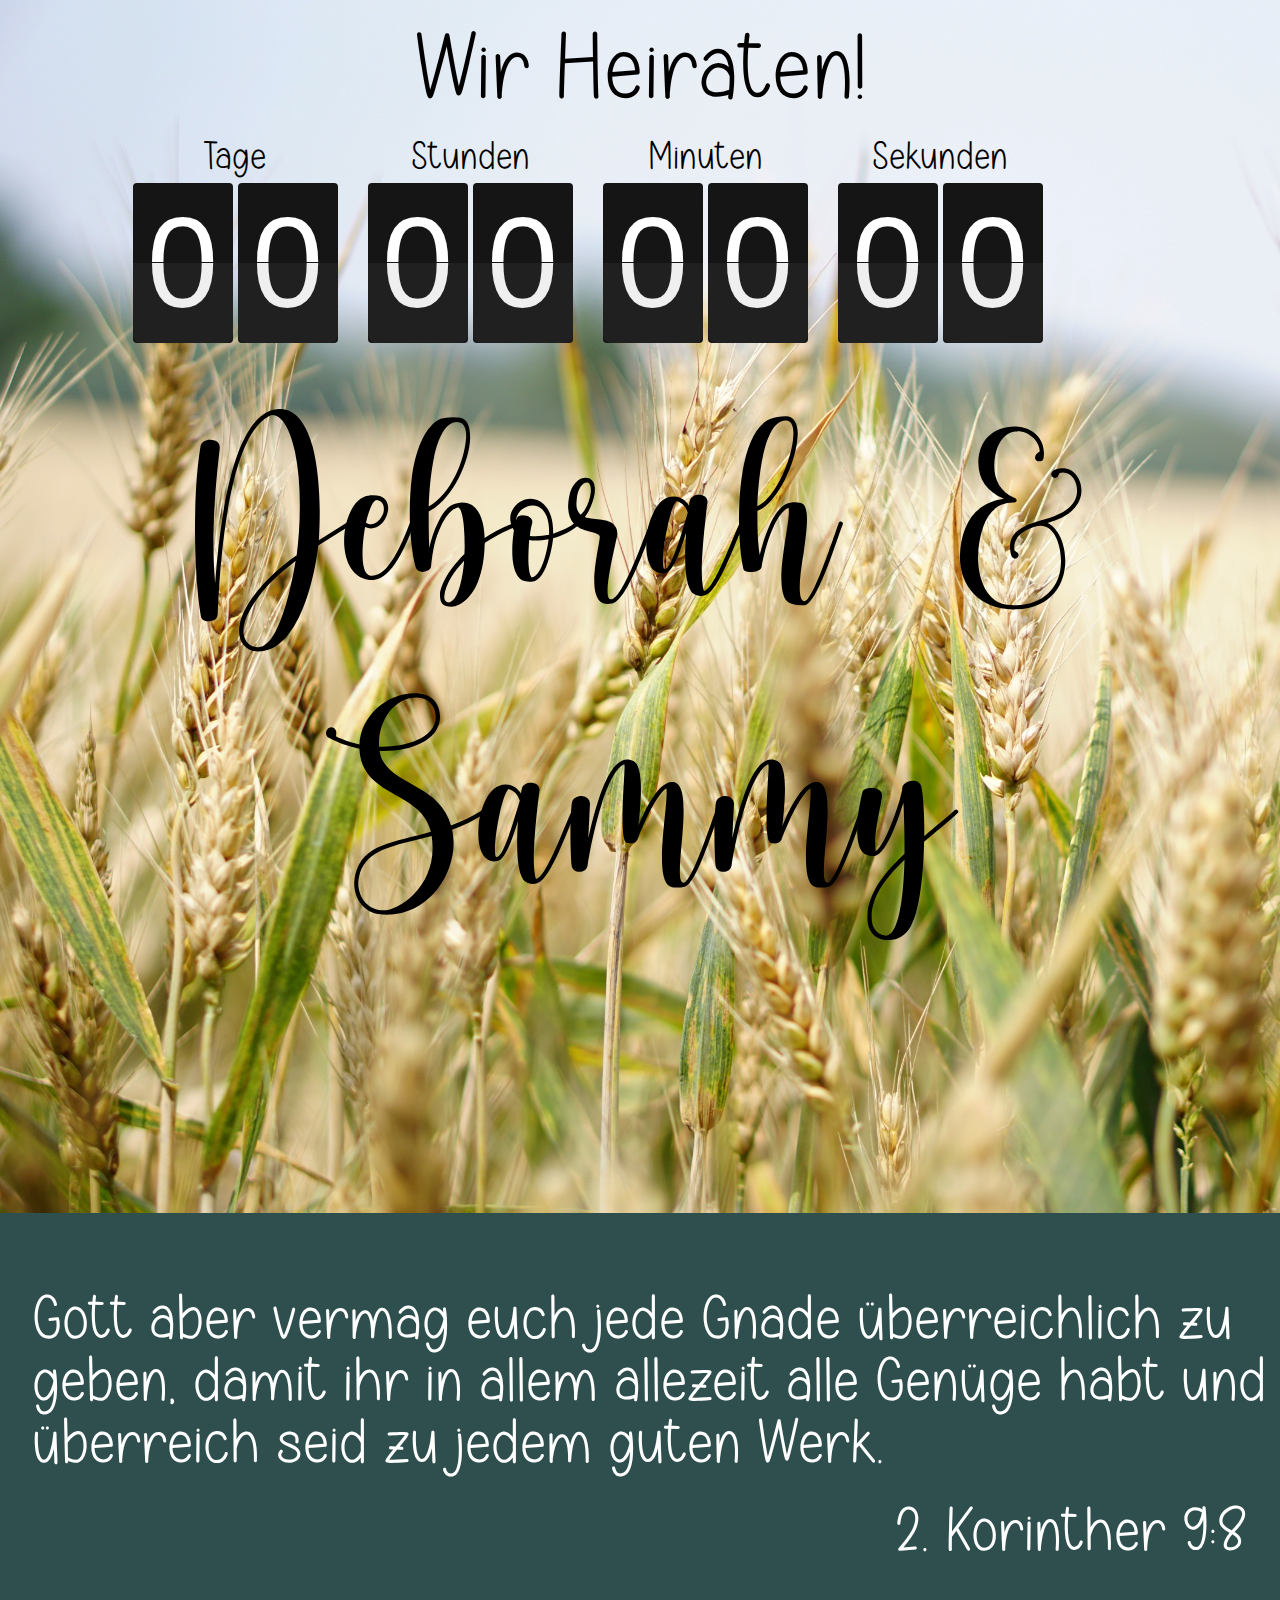
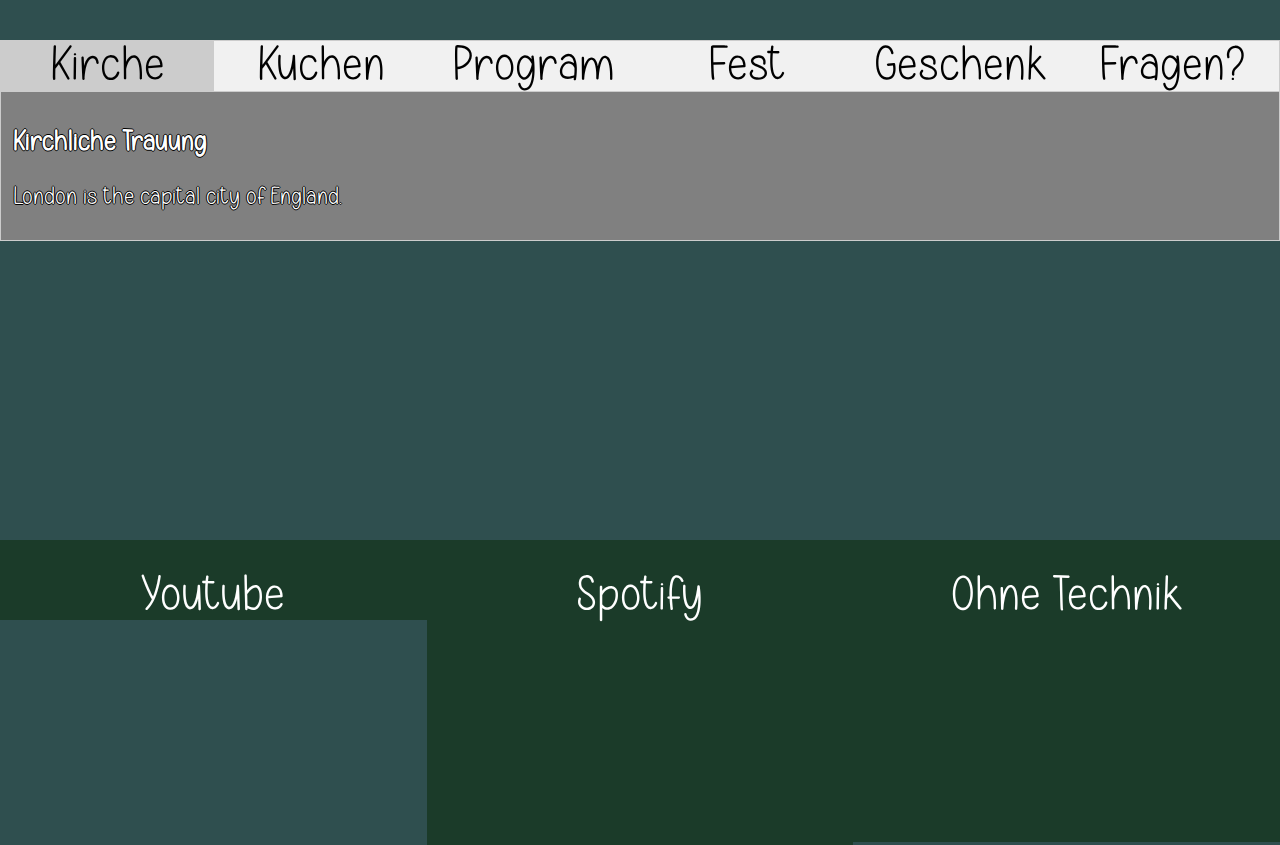
==== commit e0004c6a: "Initial Commit" ====
--- a/index.html
+++ b/index.html
@@ -92,7 +92,6 @@
     <section id="drei">
         <div id="youtube">
             <h>Youtube</h>
-            <iframe src="https://www.youtube.com/embed/videoseries?controls=0&amp;list=PL36lMmZ2fEYyxoNfTJ-8wg0PCGm501Zd5" title="YouTube video player" frameborder="0" allow="accelerometer; autoplay; clipboard-write; encrypted-media; gyroscope; picture-in-picture; web-share" allowfullscreen></iframe>
         </div>
         <div id="spotify">
             <h>Spotify</h>
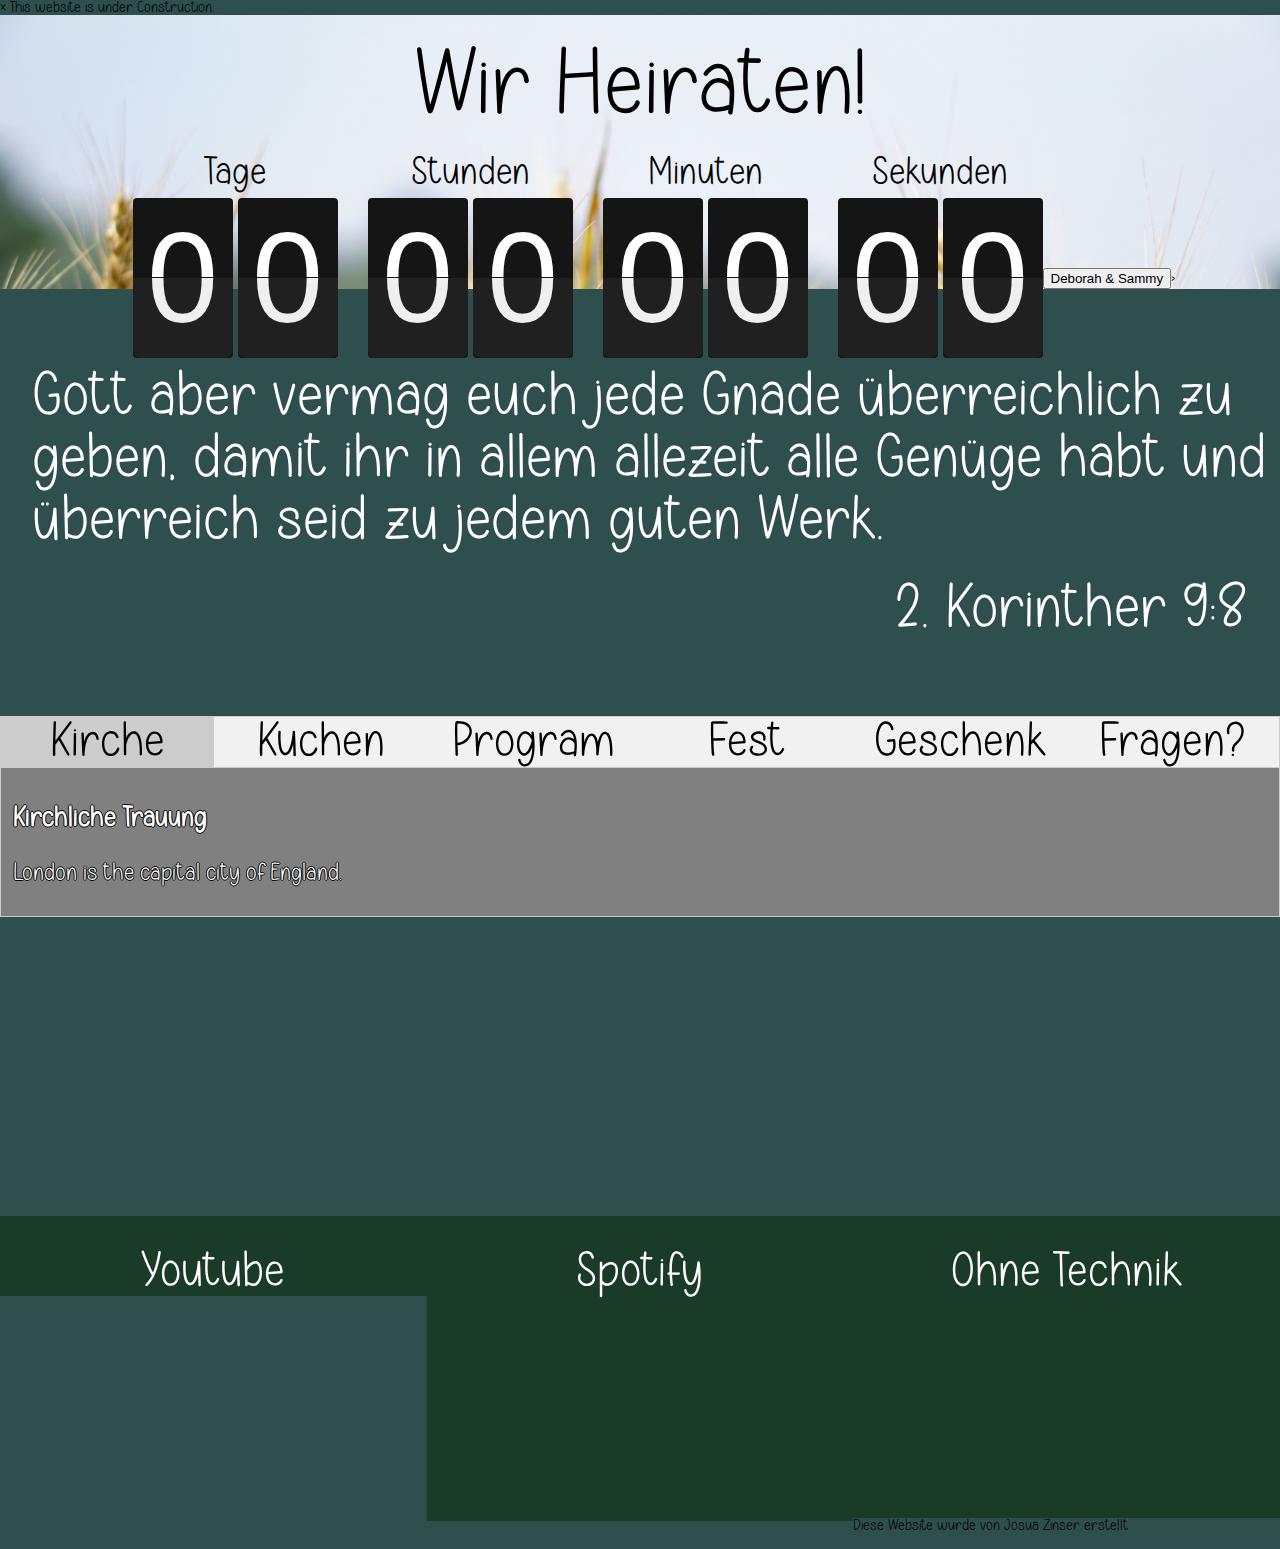
==== commit 612b352e: "Initial Commit" ====
--- a/index.html
+++ b/index.html
@@ -7,15 +7,18 @@
     <link rel="stylesheet" href="/css/index.css"/>
     <link rel="icon" type="image/x-icon" href="/images/favicon.png">
     <script src="flipdown/flipdown.js"></script>
-    
 </head>
 
 
 <body>
+    <div class="alert">
+        <span class="closebtn" onclick="this.parentElement.style.display='none';">&times;</span>
+        This website is under Construction.
+    </div>
     <section id="eins">
         <p1>Wir Heiraten!</p1>
         <div id="flipdown" class="flipdown"></div>
-        <p2>Deborah & Sammy</p2>
+        <button id="sud">Deborah & Sammy</button>>
         <script src="js/index.js"></script>
     </section>
 
@@ -105,4 +108,8 @@
     </section>
 </body>
 
+<div id="impressum">
+    <p>Diese Website wurde von Josua Zinser erstellt</p>
+</div>
+
 </html>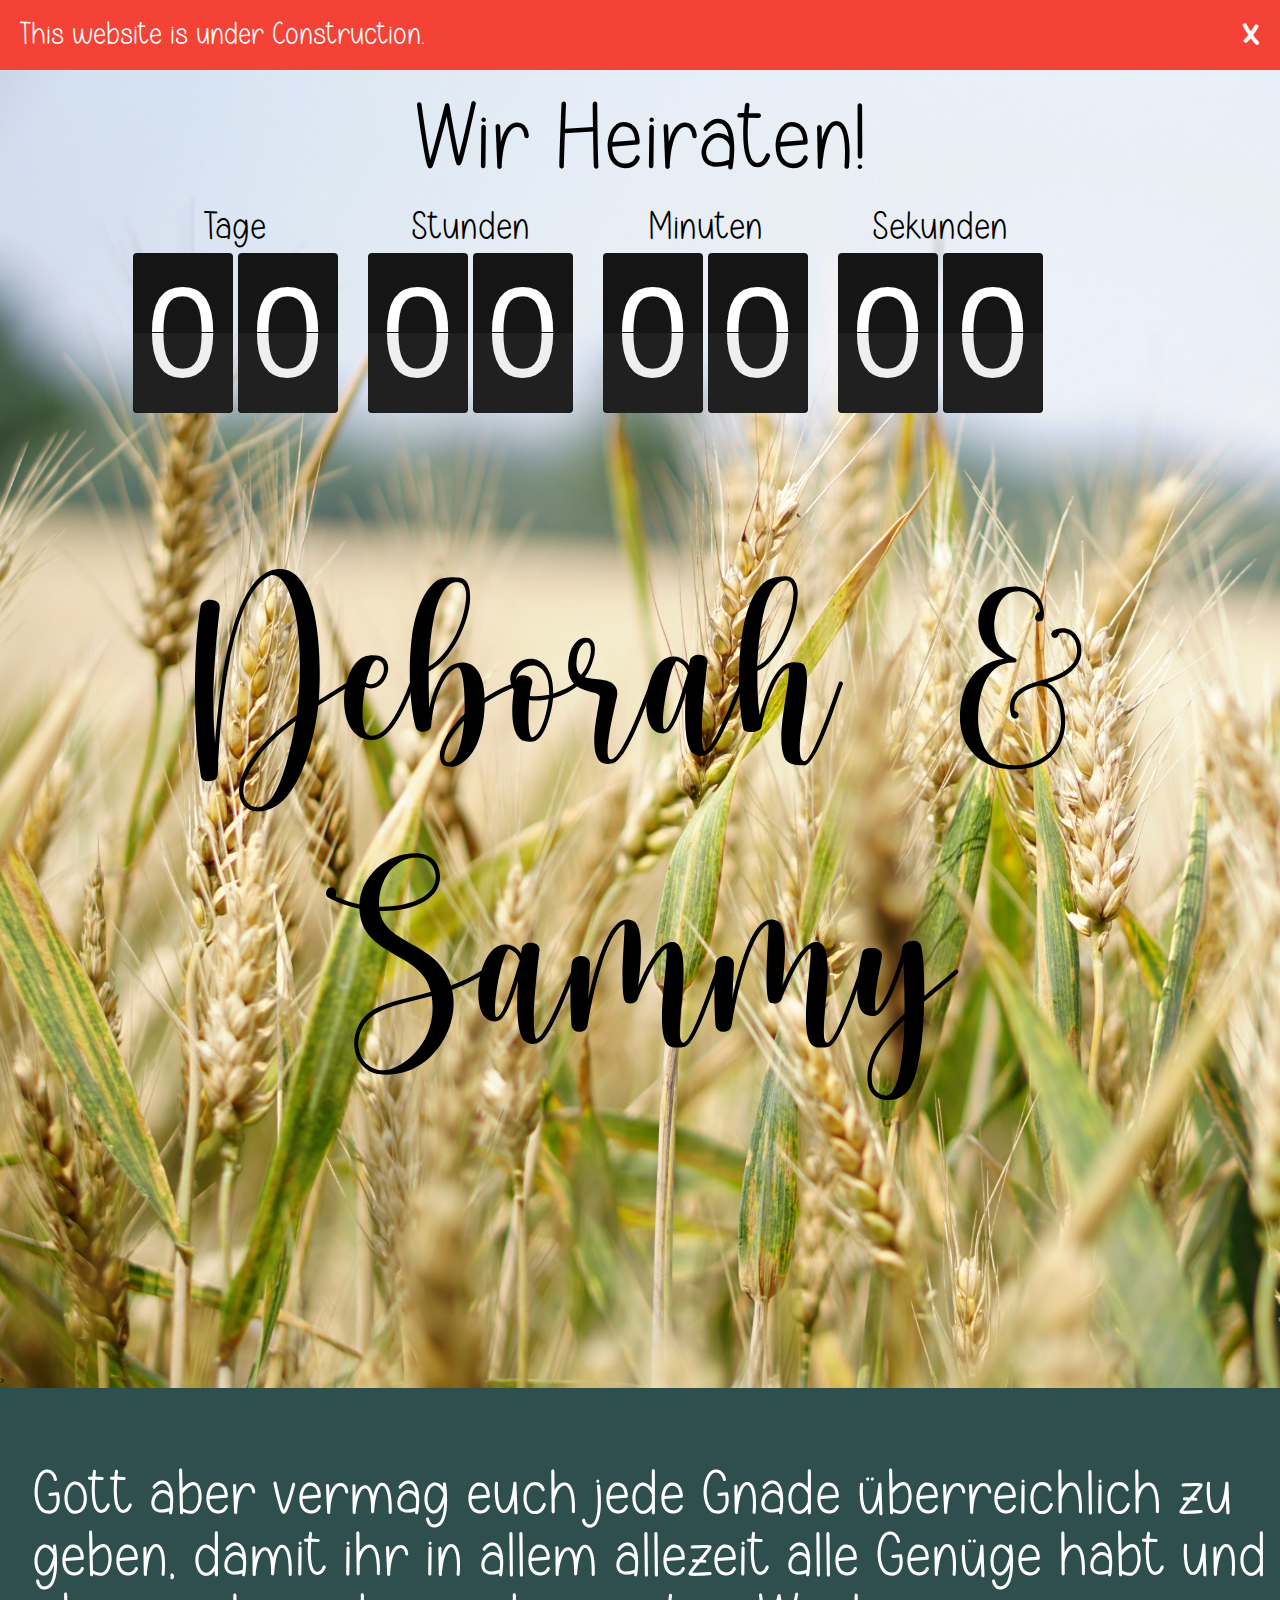
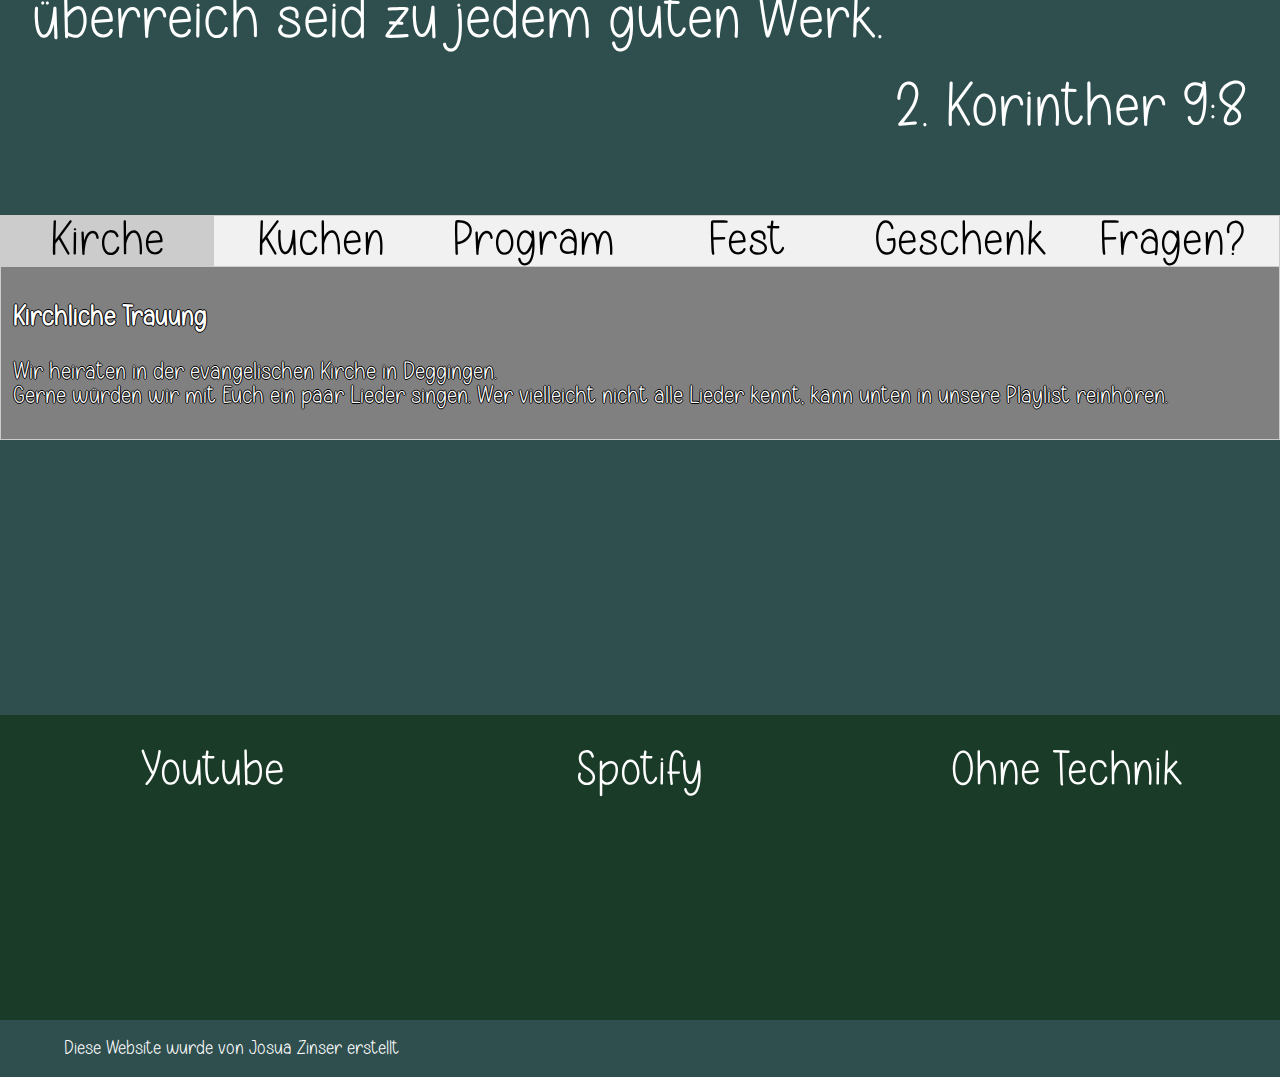
==== commit ca5798c9: "Initial Commit" ====
--- a/index.html
+++ b/index.html
@@ -54,32 +54,67 @@
         <!-- Tab content -->
         <div id="kirche" class="tabcontent">
             <h3>Kirchliche Trauung</h3>
-            <p>London is the capital city of England.</p>
+            <p>
+                Wir heiraten in der evangelischen Kirche in Deggingen.<br>Gerne würden wir mit Euch ein paar Lieder singen. 
+                Wer vielleicht nicht alle Lieder kennt, kann unten in unsere Playlist reinhören.
+            </p>       
         </div>
-        
+
         <div id="kuchen" class="tabcontent">
-            <h3>Salat- und Kuchen-Anmeldung</h3>
-            <p>Paris is the capital of France.</p>
+            <h3>Kuchen-Anmeldung</h3>
+            <p>Wir freuen uns ganz besonders über Obstkuchen oder Muffins zum Kaffee. Während des Gottesdiensts gibt es keine Möglichkeit, Kuchen zu kühlen.<br>
+                Bei Fragen dürft ihr Euch gerne bei <a href="mailto:eltern@sammy-und-deborah.com">eltern@sammy-und-deborah.com</a> oder Marita Zinser (07022 503950) melden.</p>
+        </div>
+
+        <div id="salat" class="tabcontent">
+            <h3>Salat-Anmeldung</h3>
+            <p>
+                Zum Abendessen wird es ein Salatbuffet geben. Wer dazu gerne etwas beitragen möchte, darf sich bei <a href="mailto:eltern@sammy-und-deborah.com">eltern@sammy-und-deborah.com</a> oder Marita Zinser (07022 503950) melden.
+            </p>
         </div>
         
         <div id="mensch" class="tabcontent">
             <h3>Programmbeiträge</h3>
-            <p>Tokyo is the capital of Japan.</p>
+            <p>
+                Liebe Gäste,<br>
+                wir werden Euch durch die Feier führen. Damit es ein schöner und bunter Abend wird, freuen wir uns, wenn Ihr einen Programmpunkt gestaltet. 
+                Für Inspirationen und / oder die Anmeldung schreibt uns unter <a href="mailto:trauzeugen@sammy-und-deborah.com">trauzeugen@sammy-und-deborah.com</a>.<br><br>
+                Jaël und Jonny
+            </p>
         </div>
+        
 
         <div id="party" class="tabcontent">
             <h3>Der Rest Vom Fest</h3>
-            <p>Tokyo is the capital of Japan.</p>
+            <p>
+                Feiern werden wir auf dem Gelände von Kiche im Aufbruch.<br>Wir fahren gemeinsam hoch, Parkplätze gibt es vor dem Haupthaus.
+            </p>
         </div>
 
         <div id="geschenk" class="tabcontent">
             <h3>Geschenkinspiration</h3>
-            <p>Tokyo is the capital of Japan.</p>
+            <p>
+                Falls Ihr uns etwas schenken wollt, findet ihr <a href="https://amzn.to/3ZGpXGQ" target="_blank">hier</a> Anregungen. Wir freuen uns natürlich auch immer über Puzzles, Brettspiele oder andere Ideen. 
+                Bei Fragen könnt ihr Euch bei <a href="mailto:eltern@sammy-und-deborah.com">eltern@sammy-und-deborah.com</a> oder Marita Zinser (07022 503950) melden.<br><br>
+                Übrigens... Falls sich jemand wundert, dass sein bestelltes Geschenk nicht angekommen ist: Bei der Amazon-Wunschliste konnten wir die Möglichkeit, 
+                dass die Post direkt zu uns geschickt wird, nicht ausstellen.<br>
+                Meldet euch bei Fragen / Problemen gerne bei Marita Zinser, 
+                vielleicht ist Euer Geschenk schon in Wolfschlugen angekommen. 
+            </p>
         </div>
 
         <div id="brief" class="tabcontent">
             <h3>Fragen?</h3>
-            <p>Tokyo is the capital of Japan.</p>
+            <p>
+                Wenn du Unverträglichkeiten hast melde dich bitte bei <a href="mailto:eltern@sammy-und-deborah.com">eltern@sammy-und-deborah.com</a>.<br>
+
+                Fragen zum Tagesablauf oder zum Programm: <a href="mailto:trauzeugen@sammy-und-deborah.com">trauzeugen@sammy-und-deborah.com</a> <br>
+                Fragen zum Mitbringen von Kuchen oder Salaten: <a href="mailto:eltern@sammy-und-deborah.com">eltern@sammy-und-deborah.com</a> <br>
+                Fragen zu Geschenkwünschen: <a href="mailto:eltern@sammy-und-deborah.com">eltern@sammy-und-deborah.com</a> <br>
+                Fragen ans Brautpaar: <a href="mailto:sammy@sammy-und-deborah.com">sammy@sammy-und-deborah.com</a> oder <a href="mailto:deborah@sammy-und-deborah.com">deborah@sammy-und-deborah.com</a> <br>
+
+                Du kannst nicht dabei sein? Melde dich bitte bei <a href="mailto:hochzeit@sammy-und-deborah.com">hochzeit@sammy-und-deborah.com</a>.
+            </p>
         </div>
         <script>
             if (window.location.href.includes("fragen")) {
--- a/css/index.css
+++ b/css/index.css
@@ -14,6 +14,8 @@
 }
 
 html {
+    padding: 0%;
+    margin: 0;
     font-family: SimpleHandmade;
 }
 
@@ -27,7 +29,11 @@
     padding-bottom: 2%;
 }
 
-p2 {
+#sud {
+    border: none;
+    box-shadow: none;
+    outline: none;
+    background: none;
     display: block;
     font-family: stadart;
     text-align: center;
@@ -80,8 +86,14 @@
     height: 500px;
 }
 
+#drei{
+    color: white;
+    display: flex;
+}
+
 body{
     margin: 0;
+    padding: 0;
     background-color: darkslategray;
     
 }
@@ -151,6 +163,11 @@
     background-color: grey;
   }
 
+  .tabcontent a{
+    color: white;
+    font-weight: normal;
+  }
+
 
 /* 
 .kirche  {vertical-align: middle;}
@@ -172,7 +189,7 @@
 #drei div {
     width: calc(100%/3);
     float: left;
-    display: block;
+    display:block;
     background-color: rgb(27, 59, 41);
     color: white;
     text-align: center;
@@ -193,22 +210,55 @@
 }
 
 #drei div h {
+    display: block;
     font-size: 50px;
 }
 
-/* Track */
-::-webkit-scrollbar-track {
-    box-shadow: inset 0 0 5px grey; 
-    border-radius: 10px;
-}
-   
-  /* Handle */
-::-webkit-scrollbar-thumb {
-    background: darkgray; 
-    border-radius: 10px;
-}
-  
-  /* Handle on hover */
-::-webkit-scrollbar-thumb:hover {
-    background: grey; 
+/* The alert message box */
+.alert {
+    font-size: 200%;
+    padding: 20px;
+    background-color: #f44336; /* Red */
+    color: white;
+    margin-bottom: 0;
+  }
+  
+  /* The close button */
+  .closebtn {
+    margin-left: 15px;
+    color: white;
+    font-weight: bold;
+    float: right;
+    font-size: 150%;
+    line-height: 20px;
+    cursor: pointer;
+    transition: 0.3s;
+    padding: 0;
+    margin-bottom: 0%;
+    margin-top: 0.5%;
+  }
+  
+  /* When moving the mouse over the close button */
+  .closebtn:hover {
+    color: black;
+  }
+
+#impressum {
+    padding: 1.5% 5%;
+    border-top: black;
+    background-color:darkslategray;
+    color: white;
+    font-size: 125%;
+
+}
+
+#impressum a, #impressum a:hover, #impressum a:active{
+    color: white;
+    text-decoration: underline;
+    font-weight: normal;
+
+}
+
+#impressum p{
+    display: inline;
 }